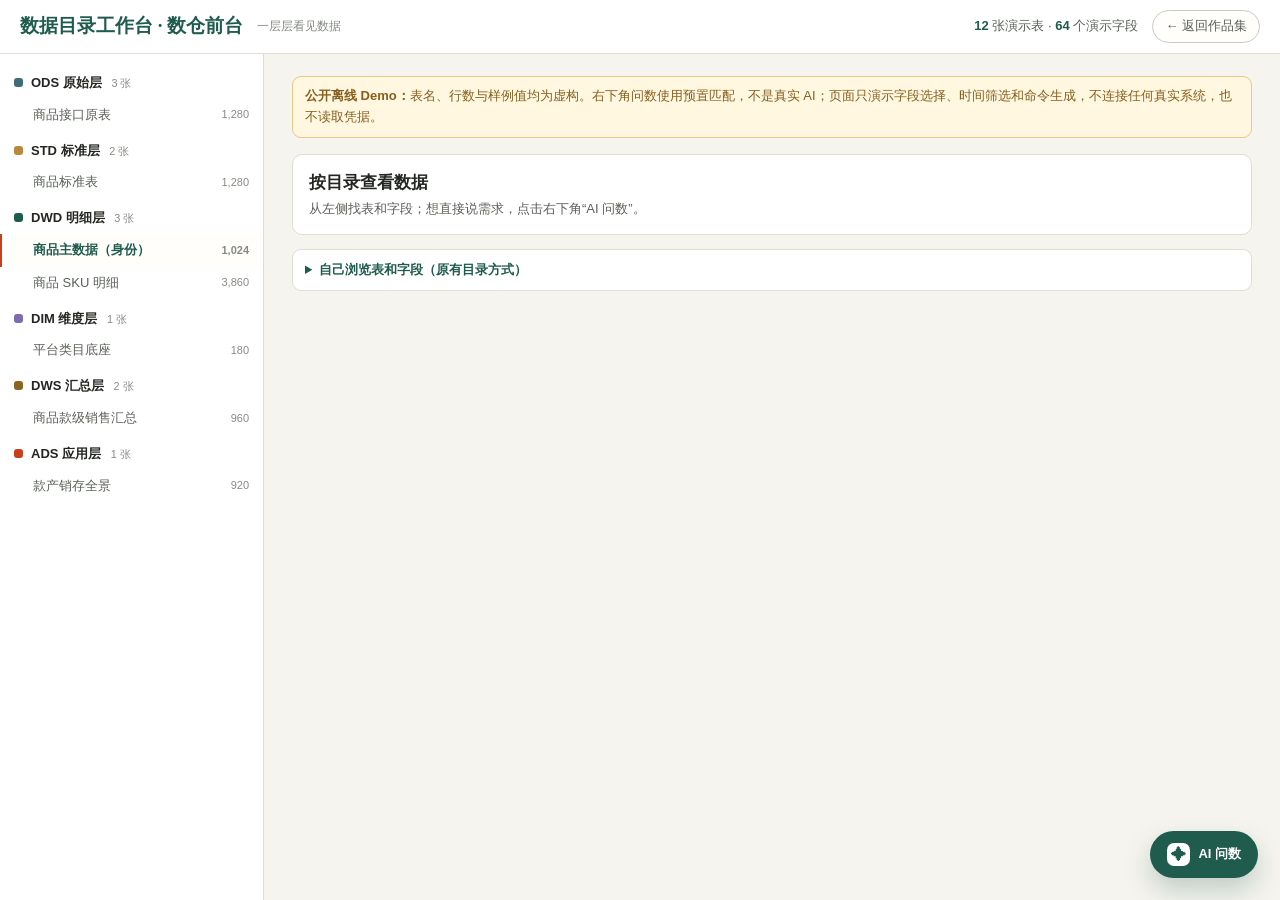
==== catalog-demo.html @ 102b11d4 "feat: add full catalog demo experience" ====
<!doctype html>
<html lang="zh-CN">
<head>
  <meta charset="utf-8">
  <meta name="viewport" content="width=device-width,initial-scale=1">
  <title>数据目录工作台｜完整体验 Demo</title>
  <style>
    :root{
      --paper:#f6f4ef;--paper2:#efede7;--panel:#fff;--card:#fffefa;
      --ink:#242721;--ink2:#596057;--ink3:#858b82;--line:#deded7;--line2:#c9cbc3;
      --accent:#c8401b;--accent2:#1f5c4d;--green:#16805a;--green-bg:#eaf6f0;
      --info:#2f6490;--info-bg:#edf5fb;--shadow:0 10px 28px rgba(36,39,33,.08);
    }
    *{box-sizing:border-box}html,body{height:100%}
    body{margin:0;background:var(--paper);color:var(--ink);font-family:"Noto Sans SC","Microsoft YaHei UI",sans-serif;font-size:13px;line-height:1.6}
    button,input,select{font:inherit}button{cursor:pointer}
    .top{height:54px;display:flex;align-items:center;gap:14px;padding:0 20px;background:var(--panel);border-bottom:1px solid var(--line)}
    .top h1{font-family:Georgia,"Songti SC",serif;font-size:19px;color:var(--accent2);margin:0;white-space:nowrap}
    .top .sub{color:var(--ink3);font-size:12px}.grow{flex:1}.stat{color:var(--ink2)}.stat b{color:var(--accent2)}
    .pill-btn{border:1px solid var(--line2);border-radius:999px;background:var(--card);padding:5px 12px;color:var(--ink2);text-decoration:none}
    .layout{height:calc(100vh - 54px);display:grid;grid-template-columns:264px minmax(0,1fr)}
    .tree{background:var(--panel);border-right:1px solid var(--line);overflow:auto;padding:10px 0 30px}
    .layer{padding:9px 14px 5px;font-weight:700}.layer small{margin-left:6px;color:var(--ink3);font-weight:400}
    .dot{display:inline-block;width:9px;height:9px;margin-right:8px;border-radius:3px;vertical-align:0}.ods{background:#3e6b7a}.std{background:#b8893a}.dwd{background:#1f5c4d}.dim{background:#7c6bae}.dws{background:#8a6420}.ads{background:#c8401b}
    .table-link{display:flex;align-items:center;padding:6px 14px 6px 31px;border-left:2px solid transparent;color:var(--ink2)}
    .table-link span:last-child{margin-left:auto;color:var(--ink3);font-size:11px}.table-link.active{border-left-color:var(--accent);background:var(--card);color:var(--accent2);font-weight:700}
    .main{min-width:0;display:flex;flex-direction:column}.searchbar{padding:11px 28px;background:var(--panel);border-bottom:1px solid var(--line)}
    .searchbox{display:flex;max-width:820px}.searchbox input{flex:1;height:40px;border:1.5px solid var(--accent2);border-radius:9px 0 0 9px;padding:0 13px;background:#fff}.searchbox button{height:40px;border:0;border-radius:0 9px 9px 0;padding:0 18px;background:var(--accent2);color:#fff;font-weight:700}
    .detail{overflow:auto;padding:22px 28px 60px}.demo-note{max-width:1000px;margin-bottom:16px;padding:9px 12px;border:1px solid #e7c88a;border-radius:9px;background:#fff7df;color:#865f1f}
    .head{display:flex;align-items:flex-start;gap:12px;max-width:1050px}.layer-chip{padding:4px 9px;border-radius:7px;background:#1f5c4d;color:#fff;font-size:11px;font-weight:700}
    .head h2{margin:0;font-size:22px;font-family:Georgia,"Songti SC",serif}.raw{color:var(--ink3);font-family:Consolas,monospace;font-size:12px}.grow2{flex:1}
    .status{border:1px solid var(--green);border-radius:999px;background:var(--green-bg);color:var(--green);padding:4px 10px;font-weight:700;white-space:nowrap}
    .desc{max-width:900px;margin:10px 0 14px;color:var(--ink2);font-size:14px}
    .kpis{display:grid;grid-template-columns:repeat(4,minmax(130px,1fr));max-width:900px;gap:9px;margin-bottom:14px}.kpi{padding:9px 11px;border:1px solid var(--line);border-radius:9px;background:var(--card)}.kpi span{display:block;color:var(--ink3);font-size:11px}.kpi b{display:block;margin-top:3px}
    .lineage{max-width:1050px;margin-bottom:16px;padding:13px;border:1px solid var(--line);border-radius:10px;background:var(--panel)}.lineage-title{font-weight:700;font-size:14px;margin-bottom:9px}.lineage-grid{display:grid;grid-template-columns:minmax(0,1.25fr) 22px minmax(0,1fr) 22px minmax(0,.95fr);align-items:stretch;gap:6px}.lineage-stage{min-width:0;padding:10px 12px;border:1px solid var(--line);border-radius:8px;background:var(--card)}.lineage-stage.self{border-color:#7cae9f;background:#eef8f4}.lineage-stage h3{margin:0 0 5px;font-size:11px;color:var(--accent2)}.lineage-source{display:flex;align-items:center;justify-content:space-between;gap:7px;padding:5px 0;border-top:1px solid var(--line);font-size:12px}.lineage-source:first-of-type{border-top:0}.lineage-source b{color:var(--ink)}.lineage-source code,.lineage-stage code{font:10px/1.4 Consolas,monospace;color:var(--ink3);overflow-wrap:anywhere}.lineage-stage strong{display:block;font-size:13px}.lineage-stage small{display:block;margin-top:4px;color:var(--ink3);font-size:11px}.lineage-arrow{display:grid;place-items:center;color:var(--ink3);font-size:18px}.route-kind{flex:none;padding:1px 6px;border-radius:99px;background:var(--info-bg);color:var(--info);font-size:10px;font-style:normal}.route-kind.csv{background:#f7efe0;color:#976a2c}.lineage-note{margin-top:7px;color:var(--ink3);font-size:11px}
    .trace-first{margin-top:11px;padding-top:10px;border-top:1px solid var(--line)}.trace-first h3{margin:0 0 7px;font-size:12px}.trace-first h3 span{margin-left:6px;color:var(--ink3);font-weight:400}.trace-case{border:1px solid var(--line);border-radius:8px;background:var(--card);overflow:hidden}.trace-case+ .trace-case{margin-top:6px}.trace-case>summary{display:flex;align-items:center;gap:8px;list-style:none;padding:7px 10px;cursor:pointer}.trace-case>summary::-webkit-details-marker{display:none}.trace-case>summary::before{content:'＋';font-size:14px;color:var(--accent2)}.trace-case[open]>summary::before{content:'－'}.trace-case-title{font-weight:700;color:var(--ink)}.trace-case-hint{margin-left:auto;color:var(--ink3);font-size:11px}.trace-body{padding:0 10px 10px}.trace-steps{display:grid;grid-template-columns:repeat(5,minmax(0,1fr));gap:6px;list-style:none;padding:0;margin:2px 0 0}.trace-steps li{position:relative;min-width:0;padding:7px 8px;border:1px solid var(--line);border-radius:7px;background:#fff}.trace-steps li:not(:last-child)::after{content:'→';position:absolute;right:-9px;top:8px;z-index:1;color:var(--accent2);font-size:13px}.trace-steps b{display:block;font-size:11px}.trace-steps code{display:block;margin-top:3px;font:10px/1.4 Consolas,monospace;color:var(--ink3);overflow-wrap:anywhere}.trace-meta{display:flex;flex-wrap:wrap;gap:5px;margin:8px 0 0}.trace-tag{padding:2px 7px;border-radius:999px;background:var(--green-bg);color:var(--green);font-size:11px}.trace-tag.wait{background:#fff2dc;color:#916210}.trace-proof{margin-top:6px;color:var(--ink2);font-size:11px}.trace-proof>summary{display:inline-block;padding:1px 0;color:var(--accent2);font-weight:600;cursor:pointer}.trace-proof>summary::before{content:'▸ ';color:var(--accent2)}.trace-proof[open]>summary::before{content:'▾ '}.trace-proof p{margin:5px 0}.trace-evidence{margin-top:5px}.trace-evidence a{color:var(--accent2);margin-right:10px}
    .tabs{display:flex;max-width:1050px;border-bottom:1px solid var(--line)}.tab{border:0;border-bottom:3px solid transparent;background:transparent;padding:10px 14px;color:var(--ink3);font-weight:700}.tab.active{color:var(--accent2);border-bottom-color:var(--accent2)}
    .panel{display:none;max-width:1050px;padding-top:14px}.panel.active{display:block}
    .small-change{display:flex;align-items:center;gap:10px;flex-wrap:wrap;margin-bottom:10px;padding:10px 12px;border:1px solid #a8c3d8;border-radius:9px;background:var(--info-bg);color:var(--info)}.small-change b{color:#234d70}.small-change span{font-size:12px}.small-change .grow{flex:1}
    .primary{border:0;border-radius:8px;background:var(--accent2);color:#fff;padding:7px 12px;font-weight:700}.secondary{border:1px solid var(--line2);border-radius:8px;background:#fff;color:var(--ink2);padding:7px 11px}
    .field-table{width:100%;border-collapse:collapse;border:1px solid var(--line);background:var(--panel)}th,td{padding:9px 10px;border-bottom:1px solid #ecece6;text-align:left;vertical-align:top}th{background:var(--paper2);color:var(--ink3);font-size:11px}.field-table tr:last-child td{border-bottom:0}.field-table tr.selected{background:#f0f7f4}.field-name{font-weight:700;color:var(--accent2)}.field-tech{display:block;color:var(--ink3);font:11px Consolas,monospace}.meaning{color:var(--ink2)}.mini{display:block;color:var(--ink3);font-size:11px}.check{width:17px;height:17px;accent-color:var(--accent2)}
    .use-box{display:none;margin-top:12px;border:1px solid #87ac9f;border-radius:11px;background:#fbfffd;box-shadow:var(--shadow);overflow:hidden}.use-box.open{display:block}.use-head{display:flex;align-items:center;gap:10px;padding:12px 14px;border-bottom:1px solid #d6e5df}.use-head h3{margin:0;font-size:14px}.use-head span{color:var(--ink3);font-size:12px}.use-body{display:grid;grid-template-columns:1fr 1fr;gap:14px;padding:14px}.form-row{display:grid;grid-template-columns:118px 1fr;align-items:center;gap:9px;margin-bottom:9px}.form-row label{color:var(--ink2)}.form-row input,.form-row select{height:34px;border:1px solid var(--line2);border-radius:7px;background:#fff;padding:0 9px;min-width:0}.selected-fields{min-height:34px;padding:6px 8px;border:1px solid var(--line);border-radius:7px;background:#fff;color:var(--accent2);font-size:12px;word-break:break-word}.mapping-note{margin:0;color:var(--ink3);font-size:11px}
    .code-card{padding:12px;border-radius:9px;background:#15201d;color:#d9eee6}.code-card .label{display:flex;justify-content:space-between;color:#8fb3a6;font-size:11px}.code-switch{display:flex;gap:6px;margin-top:10px}.code-switch button{border:1px solid #526f65;border-radius:7px;background:transparent;color:#a9c5bb;padding:5px 9px;font-size:11px}.code-switch button.active{border-color:#8bc7b2;background:#29483e;color:#fff}.code-card pre{min-height:110px;margin:9px 0 12px;white-space:pre-wrap;word-break:break-word;font:12px/1.6 Consolas,monospace}.copy{border:1px solid #668b7e;border-radius:7px;background:transparent;color:#d9eee6;padding:6px 10px}.warning{margin-top:9px;color:#a7b9b2;font-size:11px}
    .sample-note{margin-bottom:10px;color:var(--ink2)}.sample-note b{color:#9a6417}.sample-wrap{overflow:auto}.sample{min-width:760px;width:100%;border-collapse:collapse;background:#fff;border:1px solid var(--line)}
    .ask-workbench{max-width:1050px;margin:0 0 16px;padding:16px;border:1px solid #9bb9ad;border-radius:13px;background:#fff;box-shadow:var(--shadow)}.ask-heading{display:flex;align-items:center;gap:10px}.ask-heading h2{margin:0;font-size:19px}.demo-badge{margin-left:auto;padding:3px 8px;border-radius:99px;background:#fff2dc;color:#875d10;font-size:11px}.ask-sub{margin:3px 0 10px;color:var(--ink2);font-size:12px}.ask-message{display:flex;gap:9px;align-items:flex-start;padding:10px 12px;border-radius:9px;background:var(--paper2)}.ask-message b{flex:none;color:var(--accent2)}.ask-message span{font-size:13px}.ask-clarify{display:flex;align-items:center;flex-wrap:wrap;gap:7px;margin:11px 0}.ask-clarify[hidden]{display:none}.ask-clarify strong{margin-right:3px;font-size:12px}.scope-choice{border:1px solid var(--line2);border-radius:99px;background:#fff;padding:5px 10px;color:var(--ink2)}.scope-choice.active{border-color:var(--accent2);background:#eaf6f0;color:var(--accent2);font-weight:700}.ask-result-grid{display:grid;grid-template-columns:minmax(0,1.55fr) minmax(250px,.85fr);gap:13px}.source-card{padding:12px;border:1px solid var(--line);border-radius:9px;background:var(--card)}.source-card+.source-card{margin-top:9px}.source-top{display:flex;align-items:flex-start;gap:8px}.source-top h3{margin:0;font-size:14px}.source-top p{margin:2px 0 0;color:var(--ink3);font-size:11px}.source-top .grow{min-width:6px}.source-tag{padding:2px 7px;border-radius:99px;background:var(--green-bg);color:var(--green);font-size:10px;white-space:nowrap}.source-tag.alt{background:#f3eee4;color:#876328}.source-tech{display:block;margin:7px 0 9px;color:var(--ink3);font:10px/1.4 Consolas,monospace;overflow-wrap:anywhere}.source-fields{display:grid;grid-template-columns:repeat(2,minmax(0,1fr));gap:6px}.field-add{display:flex;align-items:center;gap:5px;min-width:0;padding:6px 7px;border:1px solid var(--line);border-radius:7px;background:#fff;text-align:left}.field-add:hover,.field-add:focus-visible{border-color:var(--accent2)}.field-add[aria-pressed="true"]{background:var(--green-bg);border-color:#b5d7c7}.field-add b{flex:none;color:var(--accent2);font-size:15px;line-height:1}.field-add span{min-width:0;font-weight:700}.field-add small{margin-left:auto;color:var(--ink3);font-size:10px;white-space:nowrap}.source-footer{display:flex;align-items:center;gap:8px;margin-top:9px}.source-footer small{color:var(--ink3)}.bundle-button{border:0;background:none;color:var(--accent2);padding:2px 0;font-weight:700}.cart-box{align-self:start;padding:12px;border:1px solid #b9d1c8;border-radius:9px;background:#f8fcfa}.cart-head{display:flex;align-items:center;gap:6px}.cart-head h3{margin:0;font-size:14px}.cart-head span{margin-left:auto;color:var(--accent2);font-weight:700}.cart-empty{padding:14px 0;color:var(--ink3);font-size:12px}.cart-group{margin-top:9px}.cart-group-title{margin-bottom:4px;color:var(--ink2);font-size:11px;font-weight:700}.cart-item{display:flex;align-items:center;gap:5px;padding:5px 6px;border-bottom:1px solid #e1ebe5}.cart-item span{flex:1}.cart-item small{color:var(--ink3)}.cart-item button{border:0;background:none;color:#9b4933;font-size:17px;line-height:1}.cart-warning{margin:9px 0;color:#946725;font-size:11px}.cart-actions{margin-top:10px}.cart-actions .primary{width:100%}.cart-actions .primary:disabled{background:#adb9b3;cursor:not-allowed}.prompt-output{margin-top:11px;padding:12px;border:1px solid #a6c8b8;border-radius:9px;background:#f8fcfa}.prompt-output[hidden],.ask-response[hidden]{display:none}.prompt-head{display:flex;align-items:center;gap:8px}.prompt-head h3{margin:0;font-size:13px}.prompt-head .grow{flex:1}.prompt-output pre{max-height:260px;overflow:auto;margin:9px 0;padding:10px;border-radius:7px;background:#17241e;color:#e2f3e9;white-space:pre-wrap;word-break:break-word;font:11px/1.5 Consolas,monospace}.prompt-note{margin:8px 0 0;color:var(--ink3);font-size:11px}.catalog-drawer{max-width:1050px;margin-top:14px}.catalog-drawer>summary{cursor:pointer;padding:10px 12px;border:1px solid var(--line);border-radius:9px;background:#fff;color:var(--accent2);font-weight:700}.catalog-drawer[open]>summary{margin-bottom:14px}
    .toast{position:fixed;right:24px;bottom:24px;padding:10px 14px;border-radius:8px;background:#1f2925;color:#fff;opacity:0;transform:translateY(10px);transition:.2s;pointer-events:none}.toast.show{opacity:1;transform:none}
    .ask-fab{position:fixed;right:22px;bottom:22px;z-index:55;display:flex;align-items:center;gap:8px;border:0;border-radius:999px;padding:12px 17px;background:var(--accent2);color:#fff;box-shadow:0 12px 26px rgba(31,92,77,.25);font-weight:700}.ask-fab:hover,.ask-fab:focus-visible{background:#174c3f}.ask-fab-icon{display:grid;place-items:center;width:23px;height:23px;border-radius:7px;background:#fff;color:var(--accent2);font-size:15px}.ask-workbench{position:fixed;right:22px;bottom:82px;z-index:54;width:min(570px,calc(100vw - 32px));height:min(690px,calc(100vh - 105px));max-width:none;margin:0;padding:0;display:flex;flex-direction:column;overflow:hidden;border-radius:15px;box-shadow:0 18px 48px rgba(25,39,33,.24)}.ask-workbench[hidden]{display:none}.chat-head{display:flex;align-items:center;gap:9px;padding:11px 14px;border-bottom:1px solid var(--line);background:#fff}.chat-head h2{margin:0;font-size:16px}.chat-head p{margin:0;color:var(--ink3);font-size:10px}.chat-head .demo-badge{margin-left:auto}.chat-cart-count{border:1px solid #b7d5c8;border-radius:99px;background:#f2faf5;color:var(--accent2);padding:2px 7px;font-size:10px;white-space:nowrap}.chat-close{border:0;background:transparent;color:var(--ink2);font-size:23px;line-height:1;padding:2px 5px}.chat-body{flex:1;min-height:0;overflow:auto;padding:14px;background:#f7f8f5}.chat-welcome{display:flex;gap:8px;align-items:flex-start}.chat-avatar{flex:none;display:grid;place-items:center;width:25px;height:25px;border-radius:8px;background:var(--accent2);color:#fff;font-weight:700;font-size:12px}.chat-bubble{max-width:88%;padding:9px 11px;border-radius:11px;background:#fff;border:1px solid var(--line);font-size:12px}.chat-welcome .chat-bubble{max-width:94%}.chat-row{display:flex;gap:8px;margin-top:13px}.chat-row.mine{justify-content:flex-end}.chat-row.mine .chat-bubble{border-color:#cce4d7;background:#eaf6f0}.chat-answer{min-width:0;flex:1}.chat-answer-text{padding:9px 11px;border:1px solid var(--line);border-radius:10px;background:#fff;font-size:12px}.chat-composer{display:flex;gap:7px;padding:10px 12px;border-top:1px solid var(--line);background:#fff}.chat-composer input{flex:1;min-width:0;border:1px solid var(--line2);border-radius:8px;padding:8px 10px}.chat-composer button{white-space:nowrap}.chat-hint{padding:0 12px 8px;background:#fff;color:var(--ink3);font-size:10px}.ask-clarify{margin:8px 0}.ask-clarify strong{flex-basis:100%}.ask-result-grid{display:grid;grid-template-columns:1fr;gap:8px;margin-top:8px}.ask-result-grid[hidden]{display:none}.source-card{padding:10px}.source-fields{gap:5px}.field-add{padding:5px 6px}.cart-box{background:#fff}.cart-empty{padding:7px 0}.prompt-output{margin-top:10px}.prompt-output pre{max-height:180px}.catalog-drawer{margin-top:0}.catalog-intro{max-width:1050px;margin:0 0 14px;padding:14px 16px;border:1px solid var(--line);border-radius:10px;background:#fff}.catalog-intro h2{margin:0 0 3px;font-size:17px}.catalog-intro p{margin:0;color:var(--ink2)}.toast{bottom:80px;z-index:70}
    .ask-examples{display:flex;flex-wrap:wrap;gap:6px;margin:9px 0 0 33px}.ask-examples button{border:1px solid #c8d8d0;border-radius:999px;background:#fff;color:var(--accent2);padding:4px 9px;font-size:11px}.time-box{margin:9px 0;padding:10px;border:1px solid #b7d5c8;border-radius:9px;background:#f4fbf7}.time-box[hidden],.time-row[hidden]{display:none}.time-title{display:flex;align-items:center;gap:7px;margin-bottom:7px}.time-title b{font-size:12px}.time-title span{color:var(--ink3);font-size:10px}.time-row{display:flex;flex-wrap:wrap;align-items:center;gap:7px;margin:6px 0}.time-row strong{width:100%;color:var(--accent2);font-size:11px}.time-row label{display:flex;align-items:center;gap:5px;color:var(--ink2);font-size:11px}.time-row input{min-width:0;height:30px;border:1px solid var(--line2);border-radius:6px;background:#fff;padding:0 6px;color:var(--ink)}.time-row input[type=date]{width:148px}.time-row input[type=text]{width:100%}.time-row small{color:var(--ink3);font-size:10px}.time-error{margin:4px 0 0;color:#aa3824;font-size:11px}.time-error:empty{display:none}
    @media(max-width:820px){.layout{grid-template-columns:1fr}.tree{display:none}.detail{padding:18px}.kpis{grid-template-columns:1fr 1fr}.use-body{grid-template-columns:1fr}.top .sub,.stat{display:none}.lineage-grid{grid-template-columns:1fr}.lineage-arrow{transform:rotate(90deg)}.trace-steps{grid-template-columns:1fr}.trace-steps li:not(:last-child)::after{content:'↓';right:50%;top:auto;bottom:-12px}.trace-case-hint{display:none}.ask-workbench{right:10px;bottom:72px;width:calc(100vw - 20px);height:min(700px,calc(100vh - 85px))}.ask-fab{right:12px;bottom:12px}}
  </style>
</head>
<body>
  <header class="top"><h1>数据目录工作台 · 数仓前台</h1><span class="sub">一层层看见数据</span><span class="grow"></span><span class="stat"><b>12</b> 张演示表 · <b>64</b> 个演示字段</span><a class="pill-btn" href="index.html#catalog">← 返回作品集</a></header>
  <div class="layout">
    <aside class="tree">
      <div class="layer"><i class="dot ods"></i>ODS 原始层 <small>3 张</small></div><div class="table-link"><span>商品接口原表</span><span>1,280</span></div>
      <div class="layer"><i class="dot std"></i>STD 标准层 <small>2 张</small></div><div class="table-link"><span>商品标准表</span><span>1,280</span></div>
      <div class="layer"><i class="dot dwd"></i>DWD 明细层 <small>3 张</small></div><div class="table-link active"><span>商品主数据（身份）</span><span>1,024</span></div><div class="table-link"><span>商品 SKU 明细</span><span>3,860</span></div>
      <div class="layer"><i class="dot dim"></i>DIM 维度层 <small>1 张</small></div><div class="table-link"><span>平台类目底座</span><span>180</span></div>
      <div class="layer"><i class="dot dws"></i>DWS 汇总层 <small>2 张</small></div><div class="table-link"><span>商品款级销售汇总</span><span>960</span></div>
      <div class="layer"><i class="dot ads"></i>ADS 应用层 <small>1 张</small></div><div class="table-link"><span>款产销存全景</span><span>920</span></div>
    </aside>
    <section class="main">
      <div class="detail">
        <div class="demo-note"><b>公开离线 Demo：</b>表名、行数与样例值均为虚构。右下角问数使用预置匹配，不是真实 AI；页面只演示字段选择、时间筛选和命令生成，不连接任何真实系统，也不读取凭据。</div>
        <div class="catalog-intro"><h2>按目录查看数据</h2><p>从左侧找表和字段；想直接说需求，点击右下角“AI 问数”。</p></div>
        <details class="catalog-drawer"><summary>自己浏览表和字段（原有目录方式）</summary>
        <div class="head"><span class="layer-chip">DWD</span><div><h2>商品主数据（身份）</h2><div class="raw">catalog_product_master</div></div><span class="grow2"></span><span class="status">演示可用</span></div>
        <p class="desc">一款商品的统一身份和参考属性。需要给业务系统稳定取数时，优先使用受控的标准商品 API。</p>
        <div class="kpis"><div class="kpi"><span>演示行数</span><b>1,024</b></div><div class="kpi"><span>字段数</span><b>7</b></div><div class="kpi"><span>来源</span><b>API 接入 + 文件投递</b></div><div class="kpi"><span>演示更新时间</span><b>2026-09-24 09:30</b></div></div>
        <div class="lineage">
          <div class="lineage-title">这张表：从哪来 → 到哪去</div>
          <div class="lineage-grid">
            <div class="lineage-stage"><h3>来源</h3>
              <div class="lineage-source"><b>商品业务接口</b><em class="route-kind">API</em></div>
              <div class="lineage-source"><b>商品属性文件</b><em class="route-kind csv">文件投递</em></div>
            </div>
            <div class="lineage-arrow" aria-hidden="true">→</div>
            <div class="lineage-stage self"><h3>当前表</h3><strong>商品主数据</strong><code>catalog_product_master</code><small>接口数据与属性文件标准化合并</small></div>
            <div class="lineage-arrow" aria-hidden="true">→</div>
            <div class="lineage-stage"><h3>使用</h3><strong>商品标准 API</strong><code>/api/v1/products</code><small>经营分析应用</small></div>
          </div>
          <div class="lineage-note">当前展示的两条上游不是 RPA 投递；RPA 示例见下方。</div>
          <div class="trace-first">
            <h3>继续追踪<span>点击展开</span></h3>
            <details class="trace-case">
              <summary><span class="trace-case-title">业务类目：字段从哪来？</span><span class="trace-case-hint">字段级 · API</span></summary>
              <div class="trace-body">
                <ol class="trace-steps">
                  <li><b>商品业务 API</b></li>
                  <li><b>原始字段</b><code>source_product_api.category</code></li>
                  <li><b>标准字段</b><code>standard_product.business_category</code></li>
                  <li><b>本表字段</b><code>catalog_product_master.category_reference</code></li>
                  <li><b>对外字段</b><code>category_level_1</code></li>
                </ol>
                <div class="trace-meta"><span class="trace-tag">代码映射已核对</span><span class="trace-tag wait">当日取值未核验</span></div>
                <details class="trace-proof"><summary>规则与依据</summary><p>业务类目经维度与合同层放出；同款缺值或不唯一时返回空值。公开 Demo 只展示规则结构，不包含内部源码或文档链接。</p></details>
              </div>
            </details>
            <details class="trace-case">
              <summary><span class="trace-case-title">电商商品级日数据：文件怎么进仓？</span><span class="trace-case-hint">表级 · 文件投递</span></summary>
              <div class="trace-body">
                <ol class="trace-steps">
                  <li><b>电商原始 Excel</b></li>
                  <li><b>RPA 投递箱</b><code>marketing_daily_inbox</code></li>
                  <li><b>接入任务</b><code>raw_only</code></li>
                  <li><b>日表入仓</b><code>白名单校验</code></li>
                  <li><b>原始明细表</b><code>commerce_product_daily_raw</code></li>
                </ol>
                <div class="trace-meta"><span class="trace-tag">文件映射已核对</span><span class="trace-tag wait">此表当日数据待核验</span></div>
                <details class="trace-proof"><summary>状态与依据</summary><p>“已到”只代表投递任务状态；文件保存、批次入仓、单表质量仍须分别核验。公开 Demo 仅展示核验思路，不对应真实生产批次。</p></details>
              </div>
            </details>
          </div>
        </div>

        <nav class="tabs"><button class="tab active" data-tab="fields">字段（7）</button><button class="tab" data-tab="sample">目录快照样例（前 1 行）</button></nav>
        <div class="panel active" id="panel-fields">
          <div class="small-change"><b>选字段</b><span>先看中文业务名；接口字段名放在中文名下面，复制时自动对应。</span><span class="grow"></span><b>已选 <span id="count">4</span> 项</b><button class="primary" id="toggleUse">生成调用示例</button></div>
          <table class="field-table"><thead><tr><th>选择</th><th>#</th><th>业务字段 / 接口字段</th><th>类型</th><th>含义</th></tr></thead><tbody id="fieldRows"></tbody></table>
          <section class="use-box" id="useBox">
            <div class="use-head"><h3>这些字段怎么调用</h3><span>沿用现有只读口令和审计机制</span></div>
            <div class="use-body">
              <div>
                <div class="form-row"><label>取数入口</label><select id="mode"><option value="standard">商品标准 API（业务系统）</option><option value="raw">数仓只读接口（AI / 高级用户）</option></select></div>
                <div class="form-row"><label>筛选字段</label><select aria-label="筛选字段"><option>款号（接口字段：style_no）</option></select></div>
                <div class="form-row"><label>筛选值</label><input id="filterValue" value="DEMO-1001"></div>
                <div class="form-row"><label>已选字段</label><div class="selected-fields" id="selectedFields"></div></div>
                <p class="mapping-note">业务人员按中文选择；生成接口请求时才转换成对应字段名。</p>
              </div>
              <div class="code-card"><div class="label"><span id="codeTitle">HTTP GET 调用示例</span><span id="modeLabel">标准 API</span></div><div class="code-switch"><button class="active" data-code-view="http">接口示例</button><button data-code-view="ai">AI 取数口令</button></div><pre id="code"></pre><button class="copy" id="copy">复制调用示例</button><div class="warning" id="codeWarning">真实令牌使用 &lt;只读口令&gt; 占位，不显示、不保存真实凭据。</div></div>
            </div>
          </section>
        </div>
        <div class="panel" id="panel-sample"><p class="sample-note"><b>以下是合成样例，不等于实时正式数据。</b> 页面不会连接真实数据库。</p><div class="sample-wrap"><table class="sample"><thead><tr><th>款号<span class="mini">style_no</span></th><th>商品年份<span class="mini">year</span></th><th>业务类目<span class="mini">category_level_1</span></th><th>调拨在途库存<span class="mini">transfer_in_transit</span></th></tr></thead><tbody><tr><td>DEMO-1001</td><td>2026</td><td>示例品类</td><td>36</td></tr></tbody></table></div></div>
        </details>
      </div>
    </section>
  </div>
  <section class="ask-workbench" id="askWorkbench" aria-label="AI 问数聊天框" role="dialog" aria-modal="false" hidden>
    <header class="chat-head"><span class="chat-avatar" aria-hidden="true">数</span><div><h2>AI 问数</h2><p>先说需求，再选字段</p></div><span class="demo-badge">预置演示 · 模型待接入</span><span class="chat-cart-count" id="chatCartHeader">购物车 0</span><button type="button" class="chat-close" id="chatClose" aria-label="关闭聊天框">×</button></header>
    <div class="chat-body" id="chatBody">
      <div class="chat-welcome"><span class="chat-avatar" aria-hidden="true">数</span><div class="chat-bubble">说出需求，选字段，再圈定时间。取数命令只读取你选的字段和日期。</div></div>
      <div class="ask-examples"><button type="button" data-example="daily">试试：8 月 3–17 日电商销量</button><button type="button" data-example="monthly">试试：8 月同比与环比</button></div>
      <div class="ask-response" id="askResponse" hidden>
        <div class="chat-row mine"><div class="chat-bubble" id="questionText"></div></div>
        <div class="chat-row"><span class="chat-avatar" aria-hidden="true">数</span><div class="chat-answer"><div class="chat-answer-text" id="answerText" aria-live="polite"></div>
          <div class="ask-clarify" id="clarifyOptions" hidden><strong>你想看哪种口径？</strong><button type="button" class="scope-choice" data-scope="daily">按款 · 每日</button><button type="button" class="scope-choice" data-scope="monthly">按店铺 · 每月</button><button type="button" class="scope-choice" data-scope="all">先看两种</button></div>
          <div class="time-box" id="timeBox" hidden><div class="time-title"><b>取数时间</b><span>先定时间，再生成命令</span></div><div class="time-row" id="dailyTime"><strong>日数据 · 从某天到某天</strong><label>开始 <input type="date" id="dateFrom" value="2026-08-03"></label><label>结束 <input type="date" id="dateTo" value="2026-08-17"></label></div><div class="time-row" id="monthlyTime"><strong>月数据 · 只取要比较的月份</strong><input type="text" id="monthPeriods" value="2025-08,2026-07,2026-08" aria-label="指定月份，逗号分隔" placeholder="如：2025-08,2026-07,2026-08"><small>去年同月、上月、本月；用逗号分隔，最多 12 个月</small></div><p class="time-error" id="timeError" role="alert"></p></div>
          <div class="ask-result-grid" id="askResultGrid" hidden><div id="sourceResults" aria-live="polite"></div><aside class="cart-box" aria-label="本次字段购物车"><div class="cart-head"><h3>本次字段购物车</h3><span id="cartCount">0 项</span></div><div id="cartItems" aria-live="polite"></div><p class="cart-warning" id="cartWarning"></p><div class="cart-actions"><button type="button" class="primary" id="generatePrompt" disabled>生成给 AI 的取数命令</button></div></aside></div>
          <div class="prompt-output" id="promptOutput" hidden><div class="prompt-head"><h3>复制给自己的 AI</h3><span class="grow"></span><button type="button" class="secondary" id="copyPrompt">复制命令</button></div><pre id="promptText"></pre><p class="prompt-note">这里只生成任务话术，不含真实令牌；实际取数须由有权限的 AI 环境完成。</p></div>
        </div></div>
      </div>
    </div>
    <div class="chat-composer"><input id="askInput" value="我想看电商的销量数据" aria-label="向 AI 问数描述需求" placeholder="例如：我想看电商的销量数据"><button type="button" class="primary" id="askButton">发送</button></div>
    <div class="chat-hint">演示仅匹配“电商销量”示例；模型与真实数据服务均未接入。</div>
  </section>
  <button type="button" class="ask-fab" id="askFab" aria-controls="askWorkbench" aria-expanded="false"><span class="ask-fab-icon" aria-hidden="true">✦</span>AI 问数</button>
  <div class="toast" id="toast">已复制</div>
  <script>
    (function(){
      var fields=[
        {key:'style_no',cn:'款号',raw:'款号',type:'TEXT',meaning:'商品款级业务标识',selected:true},
        {key:'year',cn:'商品年份',raw:'年份',type:'TEXT',meaning:'商品归属年份',selected:true},
        {key:'category_level_1',cn:'业务类目',raw:'类目参考',type:'TEXT',meaning:'业务类目参考值；无值返回 null',selected:true},
        {key:'image_url',cn:'模特主图',raw:null,type:'TEXT',meaning:'来自图片资产库；不直接取商品主表中的原始图片地址',selected:false},
        {key:'transfer_in_transit',cn:'调拨在途库存',raw:null,type:'INTEGER',meaning:'商品列表按款汇总；来源于库存事实',selected:true},
        {key:'total_sale_qty',cn:'累计销量',raw:null,type:'INTEGER',meaning:'列表及详情按款汇总；SKU 明细另有对应值',selected:false},
        {key:'cost_price',cn:'SKU 成本',raw:null,type:'NUMERIC',meaning:'详情 SKU 明细字段；来源于标准商品成本',selected:false}
      ];
      var codeView='http';
      function esc(s){return String(s).replace(/[&<>\"]/g,function(c){return {'&':'&amp;','<':'&lt;','>':'&gt;','\"':'&quot;'}[c];});}
      var askSources=[
        {id:'daily',title:'电商销量（日更源报）',table:'product_sales_daily',grain:'日期 × 渠道 × 款式编码',tag:'商品 / 渠道日',route:'RPA 文件投递',fields:[
          {key:'日期',label:'业务日期',hint:'按天',recommended:true},
          {key:'渠道',label:'店铺 / 渠道',hint:'区分店铺',recommended:true},
          {key:'款式编码',label:'款号',hint:'按款',recommended:true},
          {key:'销售数量',label:'销售数量',hint:'源报件数',recommended:true},
          {key:'销售金额',label:'销售金额',hint:'源报金额',recommended:true},
          {key:'实发',label:'实发数量',hint:'发货量',recommended:false},
          {key:'当期退货金额',label:'当期退货金额',hint:'退款参考',recommended:false}
        ]},
        {id:'monthly',title:'电商经营（月度源报）',table:'channel_sales_monthly',grain:'年 × 月 × 店铺',tag:'店铺月',route:'月度文件投递',fields:[
          {key:'年',label:'年份',hint:'按年',recommended:true},
          {key:'月',label:'月份',hint:'按月',recommended:true},
          {key:'店铺',label:'店铺',hint:'区分店铺',recommended:true},
          {key:'支付件数',label:'支付件数',hint:'月度源报',recommended:true},
          {key:'支付金额',label:'支付金额',hint:'月度源报',recommended:true},
          {key:'访客数',label:'访客数',hint:'流量',recommended:false},
          {key:'成功退款金额',label:'成功退款金额',hint:'退款',recommended:false}
        ]}
      ];
      var askScope='all',askQuestion='',askCart=[];
      function askField(sourceId,key){var source=askSources.find(function(s){return s.id===sourceId;});return source&&source.fields.find(function(f){return f.key===key;});}
      function cartHas(sourceId,key){return askCart.some(function(x){return x.sourceId===sourceId&&x.key===key;});}
      function hidePrompt(){document.getElementById('promptOutput').hidden=true;document.getElementById('promptText').textContent='';}
      function showAskResults(){document.getElementById('clarifyOptions').hidden=true;document.getElementById('timeBox').hidden=false;document.getElementById('dailyTime').hidden=askScope==='monthly';document.getElementById('monthlyTime').hidden=askScope==='daily';document.getElementById('askResultGrid').hidden=false;document.getElementById('timeError').textContent='';renderAskSources();renderAskCart();}
      function setExampleTime(kind){
        var year=new Date().getFullYear(),month='08';
        if(kind==='daily'){document.getElementById('dateFrom').value=year+'-'+month+'-03';document.getElementById('dateTo').value=year+'-'+month+'-17';}
        else{document.getElementById('monthPeriods').value=(year-1)+'-'+month+','+year+'-07,'+year+'-'+month;}
        hidePrompt();
      }
      function suggestTimeFromQuestion(question){
        var days=question.match(/(?:19|20)\d{2}-(?:0[1-9]|1[0-2])-(?:0[1-9]|[12]\d|3[01])/g);
        if(days&&days.length>=2){document.getElementById('dateFrom').value=days[0];document.getElementById('dateTo').value=days[1];}
        var year=new Date().getFullYear(),monthMatch=question.match(/(?:去年|今年|\d{4}\s*年)\s*(\d{1,2})\s*月/),month=monthMatch?Number(monthMatch[1]):null;
        if(month&&month>=1&&month<=12&&/去年|今年/.test(question)){
          var current=year+'-'+String(month).padStart(2,'0'),prior=new Date(Date.UTC(year,month-2,1));
          var periods=[(year-1)+'-'+String(month).padStart(2,'0')];
          if(/环比/.test(question))periods.push(prior.getUTCFullYear()+'-'+String(prior.getUTCMonth()+1).padStart(2,'0'));
          periods.push(current);document.getElementById('monthPeriods').value=periods.join(',');
        }
      }
      function isoDay(value){if(!/^\d{4}-\d{2}-\d{2}$/.test(value))return null;var date=new Date(value+'T00:00:00Z');return !Number.isNaN(date.getTime())&&date.toISOString().slice(0,10)===value?date:null;}
      function selectedTime(sourceId){
        if(sourceId==='daily'){
          var from=document.getElementById('dateFrom').value,to=document.getElementById('dateTo').value;
          var first=isoDay(from),last=isoDay(to);
          if(!first||!last)return {error:'日数据请填写有效的开始和结束日期。'};
          if(first.getUTCFullYear()<1900||last.getUTCFullYear()>2099)return {error:'日数据年份须在 1900–2099 之间。'};
          var days=Math.round((last-first)/86400000)+1;
          if(days<1||days>366)return {error:'日数据时间范围须为 1–366 天，且结束日不能早于开始日。'};
          return {label:from+' 至 '+to+'（含首尾）',params:[['date_field','日期'],['date_from',from],['date_to',to]]};
        }
        var parts=document.getElementById('monthPeriods').value.replace(/，/g,',').split(',').map(function(x){return x.trim();});
        if(parts.length<1||parts.length>12||parts.some(function(x){return !/^(19|20)\d{2}-(0[1-9]|1[0-2])$/.test(x);})||new Set(parts).size!==parts.length)return {error:'月数据请填写 1–12 个不重复的 YYYY-MM，用逗号分隔。'};
        return {label:parts.join('、'),params:[['year_field','年'],['month_field','月'],['periods',parts.join(',')]]};
      }
      function renderAskSources(){
        var sources=askSources.filter(function(s){return askScope==='all'||s.id===askScope;});
        document.getElementById('sourceResults').innerHTML=sources.map(function(s){return '<article class="source-card"><div class="source-top"><div><h3>'+esc(s.title)+'</h3><p>'+esc(s.grain)+' · '+esc(s.route)+'</p></div><span class="grow"></span><span class="source-tag '+(s.id==='monthly'?'alt':'')+'">'+esc(s.tag)+'</span></div><code class="source-tech">'+esc(s.table)+'</code><div class="source-fields">'+s.fields.map(function(f){var selected=cartHas(s.id,f.key);return '<button type="button" class="field-add" data-ask-add="'+esc(s.id)+'" data-field="'+esc(f.key)+'" aria-pressed="'+selected+'" title="演示列名：'+esc(f.key)+'"><b>'+(selected?'✓':'＋')+'</b><span>'+esc(f.label)+'</span><small>'+esc(f.hint)+'</small></button>';}).join('')+'</div><div class="source-footer"><button type="button" class="bundle-button" data-bundle="'+esc(s.id)+'">＋ 加入建议组合</button><small>公开演示字段，实际使用以组织目录为准</small></div></article>';}).join('');
        document.querySelectorAll('[data-ask-add]').forEach(function(b){b.onclick=function(){var sourceId=b.dataset.askAdd,key=b.dataset.field;if(!cartHas(sourceId,key)&&askField(sourceId,key))askCart.push({sourceId:sourceId,key:key});hidePrompt();renderAskSources();renderAskCart();};});
        document.querySelectorAll('[data-bundle]').forEach(function(b){b.onclick=function(){var s=askSources.find(function(x){return x.id===b.dataset.bundle;});s.fields.filter(function(f){return f.recommended;}).forEach(function(f){if(!cartHas(s.id,f.key))askCart.push({sourceId:s.id,key:f.key});});hidePrompt();renderAskSources();renderAskCart();};});
      }
      function renderAskCart(){
        var holder=document.getElementById('cartItems');
        document.getElementById('cartCount').textContent=askCart.length+' 项';
        document.getElementById('chatCartHeader').textContent='购物车 '+askCart.length;
        document.getElementById('generatePrompt').disabled=!askCart.length;
        if(!askCart.length){holder.innerHTML='<div class="cart-empty">点左侧字段的「＋」，先放进这里。</div>';document.getElementById('cartWarning').textContent='';return;}
        holder.innerHTML=askSources.filter(function(s){return askCart.some(function(x){return x.sourceId===s.id;});}).map(function(s){return '<div class="cart-group"><div class="cart-group-title">'+esc(s.title)+'</div>'+askCart.filter(function(x){return x.sourceId===s.id;}).map(function(x){var f=askField(x.sourceId,x.key);return '<div class="cart-item"><span>'+esc(f.label)+'</span><small>'+esc(f.key)+'</small><button type="button" data-cart-remove="'+esc(x.sourceId)+'" data-field="'+esc(x.key)+'" aria-label="移除'+esc(f.label)+'">×</button></div>';}).join('')+'</div>';}).join('');
        var selectedSources=askSources.filter(function(s){return askCart.some(function(x){return x.sourceId===s.id;});});
        document.getElementById('cartWarning').textContent=selectedSources.length>1?'两张表粒度不同：会分别取数，不自动相加或关联。':'';
        holder.querySelectorAll('[data-cart-remove]').forEach(function(b){b.onclick=function(){askCart=askCart.filter(function(x){return !(x.sourceId===b.dataset.cartRemove&&x.key===b.dataset.field);});hidePrompt();renderAskSources();renderAskCart();};});
      }
      var askRequestId=0,awaitingScope=false;
      function runAsk(){
        var question=document.getElementById('askInput').value.trim();
        if(!question){document.getElementById('askInput').focus();return;}
        document.getElementById('askInput').value='';
        if(awaitingScope){
          var replyDaily=/按款|款号|款式|每日|每天|日粒度/.test(question);
          var replyMonthly=/按店铺|每月|月度|月粒度|同比|环比/.test(question);
          var replyBoth=/两种|都看|全部/.test(question);
          if(replyBoth||replyDaily!==replyMonthly){
            askScope=replyBoth?'all':(replyDaily?'daily':'monthly');awaitingScope=false;
            document.getElementById('questionText').textContent=askQuestion+'；补充：'+question;
            document.getElementById('answerText').textContent=askScope==='all'?'我把两种来源分别列出；它们不能直接相加。':'收到，按“'+(askScope==='daily'?'按款 · 每日':'按店铺 · 每月')+'”展示候选字段。';
            showAskResults();return;
          }
          if(!/电商/.test(question)){
            document.getElementById('questionText').textContent=askQuestion+'；补充：'+question;
            document.getElementById('answerText').textContent='还需要确认是“按款每日”还是“按店铺每月”。你也可以直接点下面的选项。';
            return;
          }
        }
        askRequestId++;
        var currentRequest=askRequestId;
        askCart=[];askScope='all';askQuestion=question;awaitingScope=false;
        suggestTimeFromQuestion(question);
        document.querySelectorAll('[data-scope]').forEach(function(x){x.classList.remove('active');});
        document.getElementById('chatCartHeader').textContent='购物车 0';
        hidePrompt();
        document.getElementById('askResponse').hidden=false;
        document.getElementById('questionText').textContent=question;
        document.getElementById('answerText').textContent='正在对照预置的表和字段…';
        document.getElementById('clarifyOptions').hidden=true;
        document.getElementById('timeBox').hidden=true;
        document.getElementById('askResultGrid').hidden=true;
        setTimeout(function(){
          if(currentRequest!==askRequestId)return;
          var matched=/电商/.test(question)&&/销量|销售|支付|成交|数量|金额/.test(question);
          if(!matched){document.getElementById('answerText').textContent='这个离线 Demo 目前只预置“电商销量”示例。真实模型与元数据服务均未接入，不能假装已找到其他字段。';return;}
          var dailyHint=/按款|款号|款式|每日|每天|日销量|\d{1,2}\s*[–—-]\s*\d{1,2}\s*日/.test(question);
          var monthlyHint=/月度|每月|按店铺.*月|店铺月|同比|环比/.test(question);
          if(dailyHint!==monthlyHint){
            askScope=dailyHint?'daily':'monthly';
            document.getElementById('answerText').textContent='我按“'+(dailyHint?'按款 · 每日':'按店铺 · 每月')+'”展示候选字段。选字段后，请确认取数时间。';
            showAskResults();
          }else{
            document.getElementById('answerText').textContent='“电商销量”可能指按款每日的来源报表，也可能指按店铺每月的支付数据。你想看哪一种？';
            awaitingScope=true;
            document.getElementById('clarifyOptions').hidden=false;
          }
        },360);
      }
      function makeAskPrompt(){
        var selectedSources=askSources.filter(function(s){return askCart.some(function(x){return x.sourceId===s.id;});});
        var scopeText=selectedSources.length>1?'同时选择日源报与店铺月报；请分别分析，不能直接合并':selectedSources[0].grain;
        var lines=['你是我的数据助理。请只读查询真实数仓，不要修改数据，也不要用网页首页或目录样例冒充真实结果。','','业务问题：'+askQuestion,'本次所选数据粒度：'+scopeText,'以下由我确认的取数时间优先；若与自然语言问题冲突，请先问我，不要默默扩大范围。',''];
        lines.push('这是公开演示命令。实际使用前，请将 https://readonly.example.invalid 替换为组织批准的只读接口地址。先请求 GET https://readonly.example.invalid/api/health，再请求 GET https://readonly.example.invalid/api/catalog，确认表与列真实存在、当前可访问、最新业务日期和字段含义。请求头使用 X-Readonly-Token: <由我在安全环境提供的只读口令>；不要把口令拼进网址，也不要在回答里回显。');
        selectedSources.forEach(function(s){
          var selected=askCart.filter(function(x){return x.sourceId===s.id;});
          var keys=selected.map(function(x){return x.key;});
          keys=(s.id==='daily'?['日期']:['年','月']).concat(keys.filter(function(key){return (s.id==='daily'?['日期']:['年','月']).indexOf(key)<0;}));
          var time=selectedTime(s.id);
          var params=[['name',s.table],['fields',keys.join(',')]].concat(time.params,[['limit','5000'],['offset','0']]);
          var url='https://readonly.example.invalid/api/data/table?'+params.map(function(p){return encodeURIComponent(p[0])+'='+encodeURIComponent(p[1]);}).join('&');
          lines.push('','数据表：'+s.table,'粒度：'+s.grain,'取数时间：'+time.label,'需要字段：'+selected.map(function(x){var f=askField(x.sourceId,x.key);return f.label+'（实际列名：'+f.key+'）';}).join('、'),'时间键 '+(s.id==='daily'?'日期':'年、月')+' 随请求一并返回，供核对和分组。','只读请求：GET '+url);
        });
        lines.push('','只使用以上已筛选请求，不要退回无时间参数的整表取数。若 has_more=true，保持 name、fields 和全部时间参数不变，仅用 next_offset 翻页，直到 has_more=false；只接受 source=live_db。若选中的指标无法支持同比/环比，或比较期不完整，先说明缺口，不要补造数据。');
        lines.push('口径提醒：电商日销量表是来源报表，不等于订单实付或财务收入；电商月度经营表是店铺月粒度。两表若同时选中，请分别报告，未经可核验的映射和粒度对齐不要直接拼接或相加。字段、表或权限不匹配、无法发送带请求头的 HTTP 请求时，请说明缺口并停止猜测。');
        return lines.join('\n');
      }
      function flashToast(message){var t=document.getElementById('toast');t.textContent=message;t.classList.add('show');setTimeout(function(){t.classList.remove('show');},1800);}
      function copyAskPrompt(){var value=document.getElementById('promptText').textContent;if(!value)return;function fallback(){var area=document.createElement('textarea');area.value=value;area.style.position='fixed';area.style.opacity='0';document.body.appendChild(area);area.select();var ok=false;try{ok=document.execCommand('copy');}catch(e){}area.remove();flashToast(ok?'已复制取数命令':'复制失败，请手动选择文本');}if(navigator.clipboard&&navigator.clipboard.writeText){navigator.clipboard.writeText(value).then(function(){flashToast('已复制取数命令');}).catch(fallback);}else fallback();}
      function setChatOpen(open){document.getElementById('askWorkbench').hidden=!open;document.getElementById('askFab').setAttribute('aria-expanded',String(open));if(open)document.getElementById('askInput').focus();else document.getElementById('askFab').focus();}
      document.getElementById('askFab').onclick=function(){setChatOpen(document.getElementById('askWorkbench').hidden);};
      document.getElementById('chatClose').onclick=function(){setChatOpen(false);};
      document.getElementById('askButton').onclick=runAsk;
      document.getElementById('askInput').onkeydown=function(e){if(e.key==='Enter'){e.preventDefault();runAsk();}else if(e.key==='Escape'){setChatOpen(false);}};
      document.querySelectorAll('[data-example]').forEach(function(b){b.onclick=function(){var kind=b.dataset.example,year=new Date().getFullYear();setExampleTime(kind);document.getElementById('askInput').value=kind==='daily'?'看电商 '+year+' 年 8 月 3–17 日按款销量':'看电商去年 8 月和今年 8 月的销量同比、环比';runAsk();setChatOpen(true);};});
      document.querySelectorAll('[data-scope]').forEach(function(b){b.onclick=function(){askScope=b.dataset.scope;awaitingScope=false;document.querySelectorAll('[data-scope]').forEach(function(x){x.classList.toggle('active',x===b);});document.getElementById('answerText').textContent=askScope==='all'?'先把两种来源分别列出来；它们的粒度不同，不能直接相加。':'已按“'+(askScope==='daily'?'按款 · 每日':'按店铺 · 每月')+'”展示候选字段。';hidePrompt();showAskResults();};});
      ['dateFrom','dateTo','monthPeriods'].forEach(function(id){document.getElementById(id).addEventListener('input',function(){hidePrompt();document.getElementById('timeError').textContent='';});});
      document.getElementById('generatePrompt').onclick=function(){
        if(!askCart.length)return;
        var selected=askSources.filter(function(s){return askCart.some(function(x){return x.sourceId===s.id;});});
        var bad=selected.map(function(s){return selectedTime(s.id);}).find(function(t){return t.error;});
        if(bad){hidePrompt();document.getElementById('timeError').textContent=bad.error;document.getElementById('timeBox').scrollIntoView({behavior:'smooth',block:'nearest'});return;}
        document.getElementById('timeError').textContent='';document.getElementById('promptText').textContent=makeAskPrompt();document.getElementById('promptOutput').hidden=false;document.getElementById('chatBody').scrollTop=document.getElementById('chatBody').scrollHeight;
      };
      document.getElementById('copyPrompt').onclick=copyAskPrompt;
      function chosen(){return fields.filter(function(f){return f.selected;});}
      function fieldLabels(){return chosen().map(function(f){return f.cn+'（'+f.key+'）';}).join('、');}
      function requestText(){
        var value=document.getElementById('filterValue').value.trim();
        if(!value)return '请先填写款号。';
        if(!chosen().length)return '请先选择至少一个字段。';
        if(document.getElementById('mode').value==='standard')return 'GET https://readonly.example.invalid/api/v1/products/'+encodeURIComponent(value)+'\n\n需要查看：'+fieldLabels()+'。\n商品列表和详情 summary 使用对应字段；SKU 成本在详情 sku_rows[]。\n这是公开演示地址；实际使用时请替换为组织批准的正式地址和认证方式。';
        var unsupported=chosen().filter(function(f){return !f.raw;});
        if(unsupported.length)return '这张商品主数据表不能一次提供全部所选字段：'+unsupported.map(function(f){return f.cn;}).join('、')+'。\n\n请取消这些字段后生成单表请求，或使用“AI 取数口令”让 AI 先查目录、再分别读取对应表。';
        var cols=chosen().map(function(f){return f.raw;}).join(',');
        return 'GET https://readonly.example.invalid/api/data/table?name='+encodeURIComponent('catalog_product_master')+'&fields='+encodeURIComponent(cols)+'&limit=5000&offset=0\nX-Readonly-Token: <只读口令>\n\n这是公开演示地址。实际使用时先替换为组织批准的只读接口，再按返回的 has_more / next_offset 读取后续页，并按“款号 = '+value+'”精确筛选。';
      }
      function aiPrompt(){
        var value=document.getElementById('filterValue').value.trim();
        return '你是我的数据助理。请从组织批准的真实只读接口取数，不要修改数据，也不要打开网页首页代替取数。\n\n公开演示地址：https://readonly.example.invalid\n请先把它替换为组织批准的真实接口地址。\n请求头：X-Readonly-Token: <只读口令>\n不要把口令拼进网址。\n\n先请求 GET /api/health 验证连通，再请求 GET /api/catalog 核对目录。\n\n本次需求：查询款号 '+(value||'<请填写款号>')+' 的'+(chosen().length?fieldLabels():'<请先选择字段>')+'。请优先按中文业务名理解需求，用括号中的接口字段名辅助核对，不要假定它们都存于同一张商品主表。\n\n找到真实存在的表和列后，用 GET /api/data/table?name=表名&fields=实际列名&limit=5000&offset=0 读取；返回 has_more=true 时按 next_offset 继续翻页，再按款号精确筛选。多表字段请分别核对来源、粒度和可关联的款号；无法可靠关联就说明缺口。\n\n只接受真实接口返回。接口失败、字段不存在、没有权限或无法发送带请求头的请求时请如实说明，不要猜测或编造。';
      }
      function render(){
        document.getElementById('fieldRows').innerHTML=fields.map(function(f,i){return '<tr class="'+(f.selected?'selected':'')+'"><td><input class="check pick" type="checkbox" data-key="'+esc(f.key)+'" aria-label="选择'+esc(f.cn)+'" '+(f.selected?'checked':'')+'></td><td>'+(i+1)+'</td><td><span class="field-name">'+esc(f.cn)+'</span><span class="field-tech">'+esc(f.key)+'</span></td><td>'+esc(f.type)+'</td><td class="meaning">'+esc(f.meaning)+'</td></tr>';}).join('');
        var names=chosen();document.getElementById('count').textContent=names.length;document.getElementById('selectedFields').textContent=names.length?fieldLabels():'请至少选择一个字段';
        document.getElementById('modeLabel').textContent=document.getElementById('mode').value==='standard'?'商品合同 API':'数仓只读接口';
        document.getElementById('codeTitle').textContent=codeView==='ai'?'发给 AI 的完整取数话术':'HTTP GET 调用示例';
        document.getElementById('code').textContent=codeView==='ai'?aiPrompt():requestText();
        document.getElementById('copy').textContent=codeView==='ai'?'复制 AI 取数口令':'复制调用示例';
        document.getElementById('codeWarning').textContent=codeView==='ai'?'这里的“AI 取数口令”是任务话术；真实只读令牌仍单独安全保管。':(document.getElementById('mode').value==='standard'?'商品合同 API 的地址与认证方式需从正式接口文档确认。':'真实只读令牌用 <只读口令> 占位，不显示、不保存凭据。');
        document.querySelectorAll('.pick').forEach(function(x){x.onchange=function(){fields.find(function(f){return f.key===x.dataset.key;}).selected=x.checked;render();};});
      }
      document.querySelectorAll('.tab').forEach(function(b){b.onclick=function(){document.querySelectorAll('.tab').forEach(function(x){x.classList.toggle('active',x===b);});document.querySelectorAll('.panel').forEach(function(p){p.classList.toggle('active',p.id==='panel-'+b.dataset.tab);});};});
      document.getElementById('toggleUse').onclick=function(){var box=document.getElementById('useBox');box.classList.toggle('open');this.textContent=box.classList.contains('open')?'收起调用示例':'生成调用示例';if(box.classList.contains('open'))box.scrollIntoView({behavior:'smooth',block:'nearest'});};
      document.getElementById('mode').onchange=render;document.getElementById('filterValue').oninput=render;
      document.querySelectorAll('[data-code-view]').forEach(function(btn){btn.onclick=function(){codeView=btn.dataset.codeView;document.querySelectorAll('[data-code-view]').forEach(function(x){x.classList.toggle('active',x===btn);});render();};});
      document.getElementById('copy').onclick=function(){var text=document.getElementById('code').textContent;var t=document.getElementById('toast');function ok(){t.classList.add('show');setTimeout(function(){t.classList.remove('show');},1600);}if(navigator.clipboard){navigator.clipboard.writeText(text).then(ok).catch(ok);}else{ok();}};
      render();
    })();
  </script>
</body>
</html>
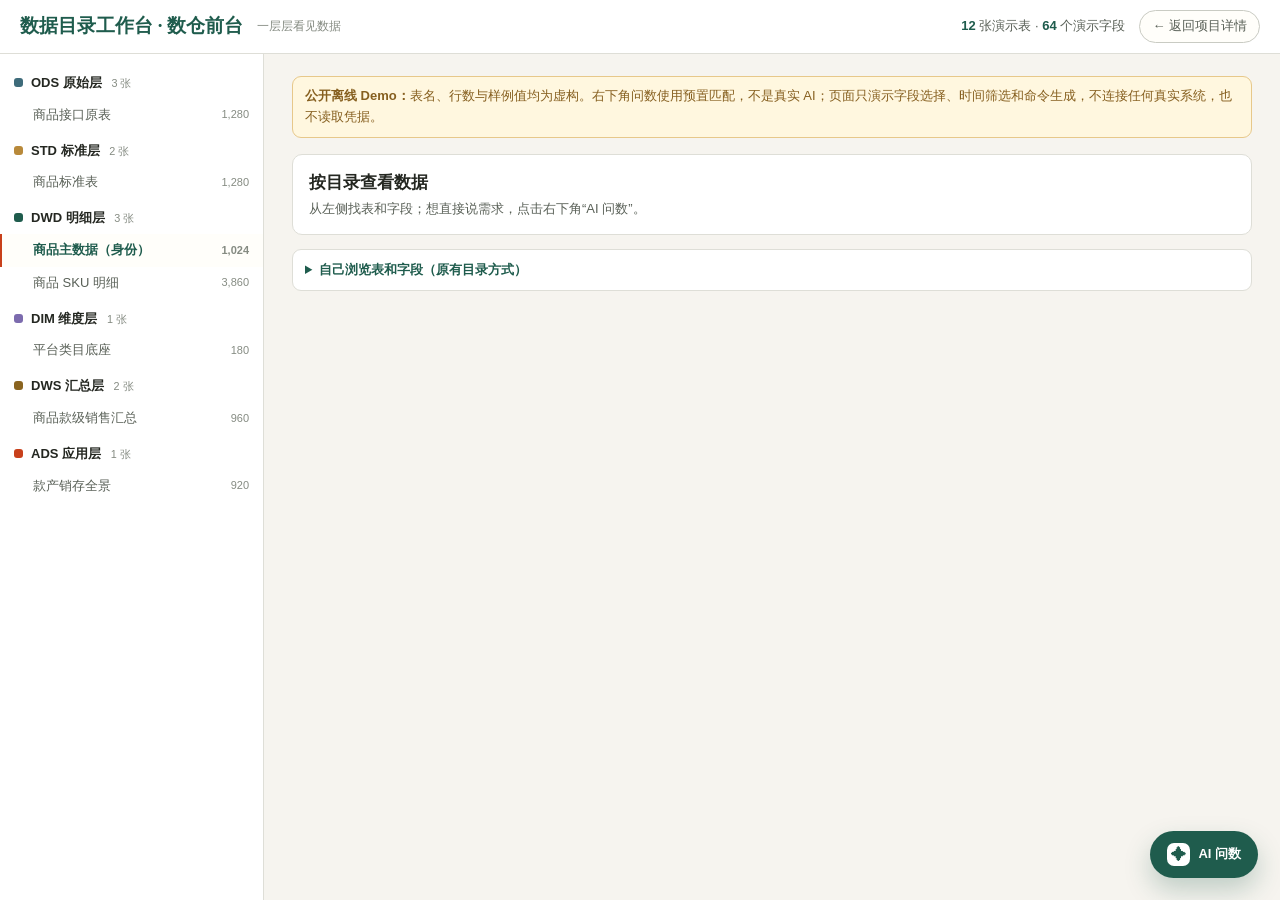
==== commit 02c2296f: "feat: add project-focused portfolio case pages" ====
--- a/catalog-demo.html
+++ b/catalog-demo.html
@@ -50,7 +50,7 @@
   </style>
 </head>
 <body>
-  <header class="top"><h1>数据目录工作台 · 数仓前台</h1><span class="sub">一层层看见数据</span><span class="grow"></span><span class="stat"><b>12</b> 张演示表 · <b>64</b> 个演示字段</span><a class="pill-btn" href="index.html#catalog">← 返回作品集</a></header>
+  <header class="top"><h1>数据目录工作台 · 数仓前台</h1><span class="sub">一层层看见数据</span><span class="grow"></span><span class="stat"><b>12</b> 张演示表 · <b>64</b> 个演示字段</span><a class="pill-btn" href="projects/catalog.html">← 返回项目详情</a></header>
   <div class="layout">
     <aside class="tree">
       <div class="layer"><i class="dot ods"></i>ODS 原始层 <small>3 张</small></div><div class="table-link"><span>商品接口原表</span><span>1,280</span></div>
